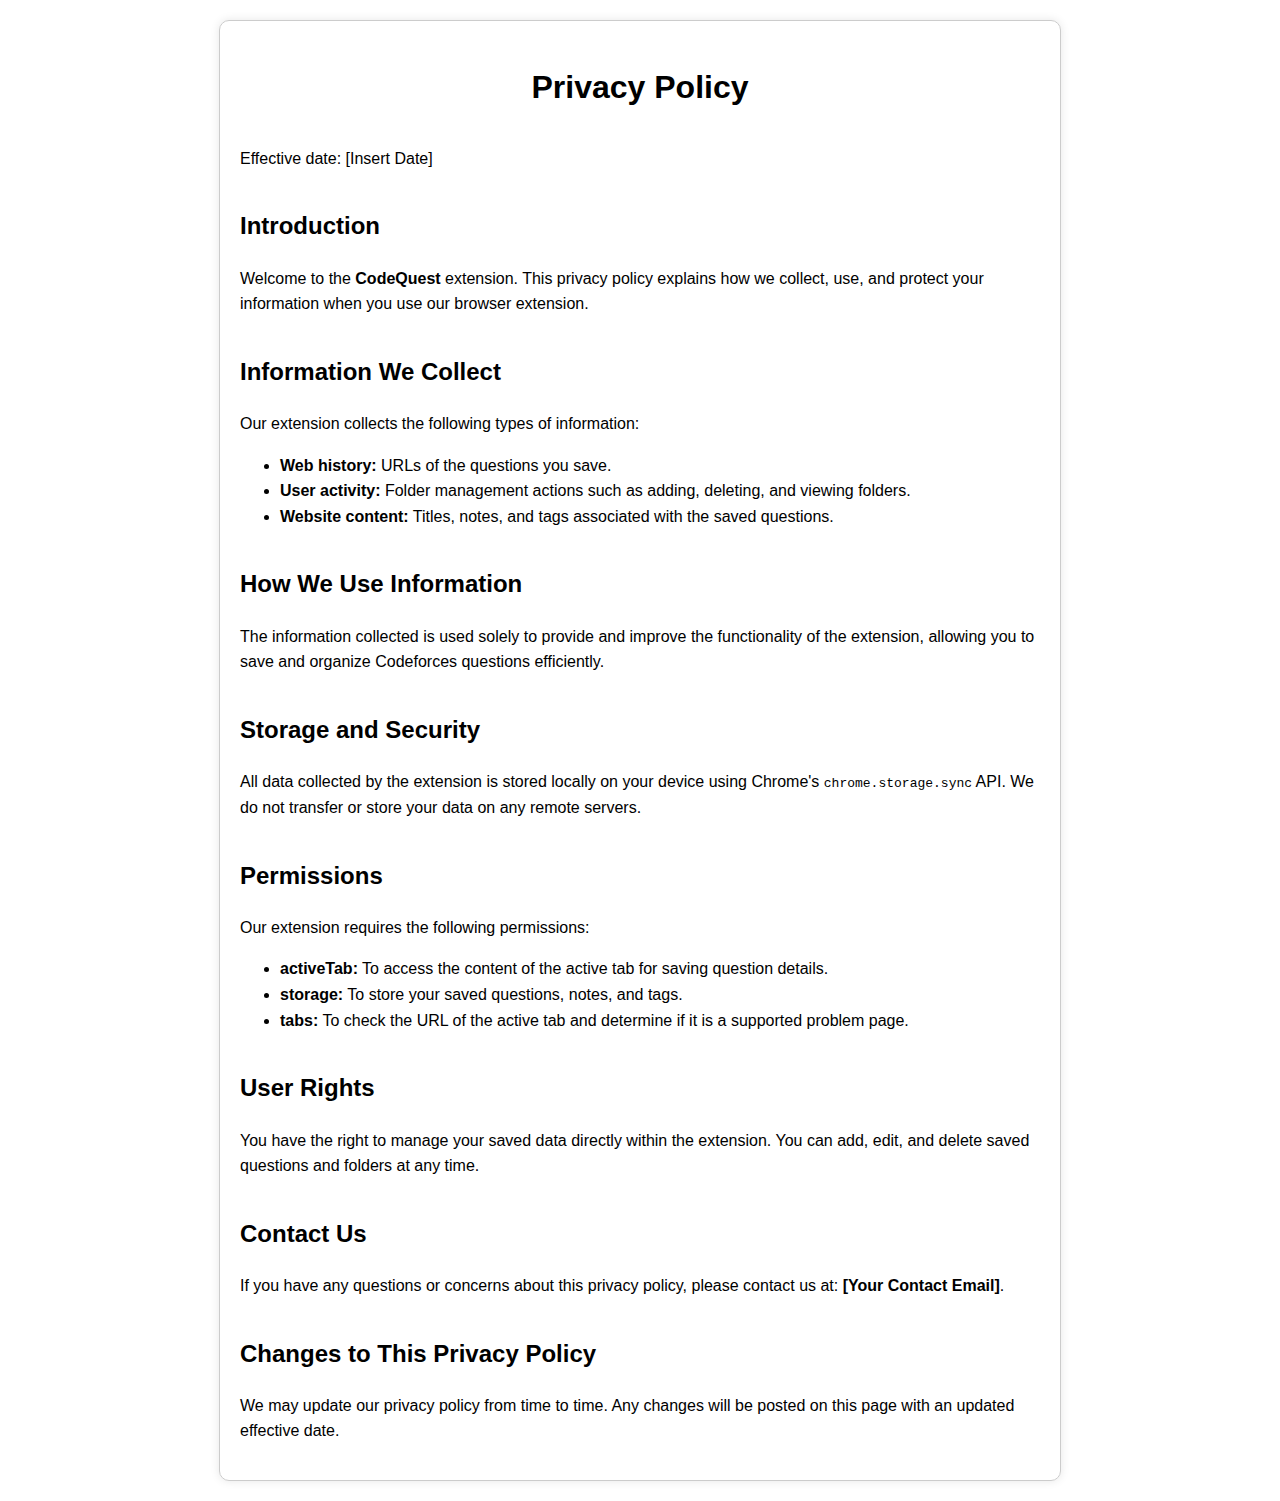
==== docs/index.html @ 005045f8 "Create index.html" ====
<!DOCTYPE html>
<html lang="en">
<head>
    <meta charset="UTF-8">
    <meta name="viewport" content="width=device-width, initial-scale=1.0">
    <title>Privacy Policy - Codeforces Questions Saver</title>
    <style>
        body {
            font-family: Arial, sans-serif;
            line-height: 1.6;
            max-width: 800px;
            margin: 20px auto;
            padding: 20px;
            border: 1px solid #ccc;
            border-radius: 10px;
            box-shadow: 0 0 10px rgba(0, 0, 0, 0.1);
        }
        h1 {
            text-align: center;
            margin-bottom: 1em;
        }
        h2 {
            margin-top: 1.5em;
        }
        p {
            margin: 1em 0;
        }
    </style>
</head>
<body>
    <h1>Privacy Policy</h1>
    <p>Effective date: [Insert Date]</p>
    <h2>Introduction</h2>
    <p>Welcome to the <strong>CodeQuest</strong> extension. This privacy policy explains how we collect, use, and protect your information when you use our browser extension.</p>
    
    <h2>Information We Collect</h2>
    <p>Our extension collects the following types of information:</p>
    <ul>
        <li><strong>Web history:</strong> URLs of the questions you save.</li>
        <li><strong>User activity:</strong> Folder management actions such as adding, deleting, and viewing folders.</li>
        <li><strong>Website content:</strong> Titles, notes, and tags associated with the saved questions.</li>
    </ul>
    
    <h2>How We Use Information</h2>
    <p>The information collected is used solely to provide and improve the functionality of the extension, allowing you to save and organize Codeforces questions efficiently.</p>
    
    <h2>Storage and Security</h2>
    <p>All data collected by the extension is stored locally on your device using Chrome's <code>chrome.storage.sync</code> API. We do not transfer or store your data on any remote servers.</p>
    
    <h2>Permissions</h2>
    <p>Our extension requires the following permissions:</p>
    <ul>
        <li><strong>activeTab:</strong> To access the content of the active tab for saving question details.</li>
        <li><strong>storage:</strong> To store your saved questions, notes, and tags.</li>
        <li><strong>tabs:</strong> To check the URL of the active tab and determine if it is a supported problem page.</li>
    </ul>
    
    <h2>User Rights</h2>
    <p>You have the right to manage your saved data directly within the extension. You can add, edit, and delete saved questions and folders at any time.</p>
    
    <h2>Contact Us</h2>
    <p>If you have any questions or concerns about this privacy policy, please contact us at: <strong>[Your Contact Email]</strong>.</p>
    
    <h2>Changes to This Privacy Policy</h2>
    <p>We may update our privacy policy from time to time. Any changes will be posted on this page with an updated effective date.</p>
</body>
</html>
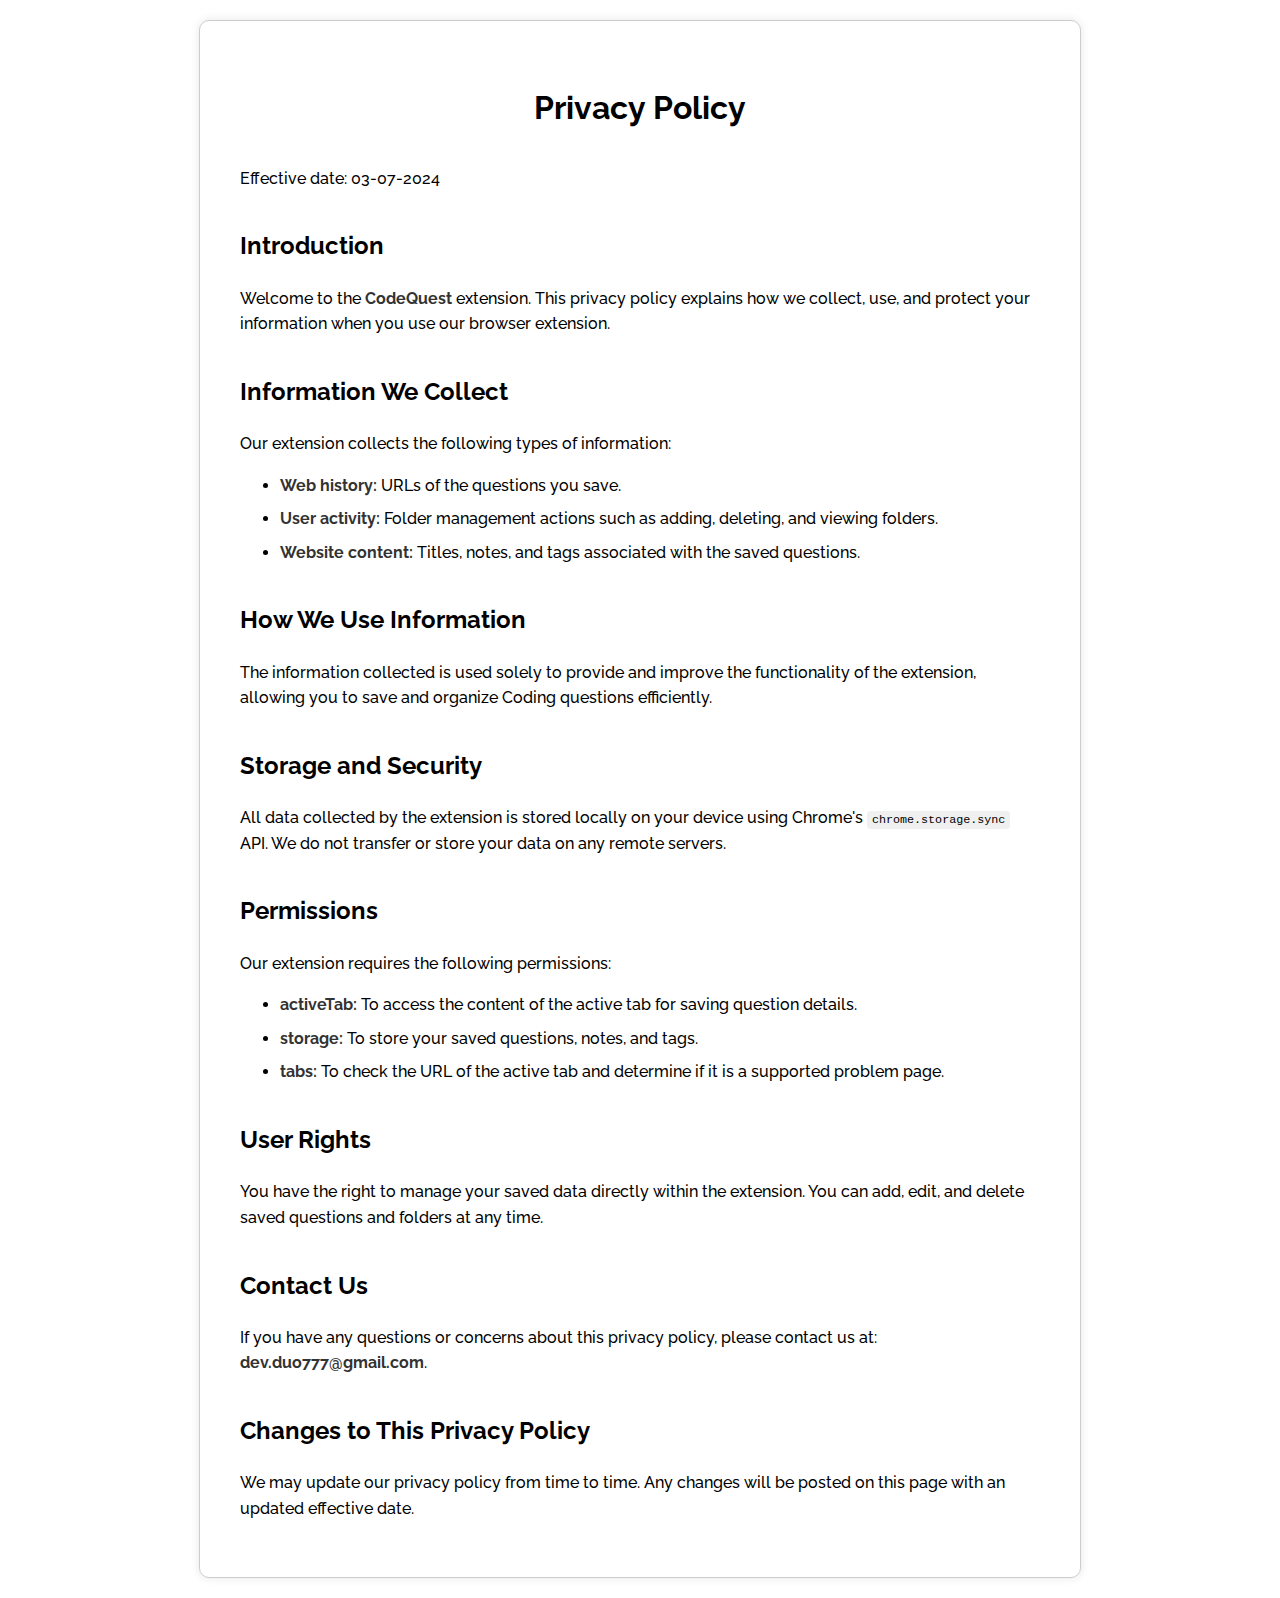
==== commit 7613176e: "Update index.html" ====
--- a/docs/index.html
+++ b/docs/index.html
@@ -1,67 +1,124 @@
 <!DOCTYPE html>
 <html lang="en">
-<head>
-    <meta charset="UTF-8">
-    <meta name="viewport" content="width=device-width, initial-scale=1.0">
-    <title>Privacy Policy - Codeforces Questions Saver</title>
+  <head>
+    <meta charset="UTF-8" />
+    <meta name="viewport" content="width=device-width, initial-scale=1.0" />
+    <title>Privacy Policy - CodeQuest</title>
     <style>
-        body {
-            font-family: Arial, sans-serif;
-            line-height: 1.6;
-            max-width: 800px;
-            margin: 20px auto;
-            padding: 20px;
-            border: 1px solid #ccc;
-            border-radius: 10px;
-            box-shadow: 0 0 10px rgba(0, 0, 0, 0.1);
-        }
-        h1 {
-            text-align: center;
-            margin-bottom: 1em;
-        }
-        h2 {
-            margin-top: 1.5em;
-        }
-        p {
-            margin: 1em 0;
-        }
+      @import url("https://fonts.googleapis.com/css2?family=Raleway:ital,wght@0,100..900;1,100..900&display=swap");
+      body {
+        font-family: "Raleway", sans-serif;
+        font-optical-sizing: auto;
+        font-weight: 500;
+        font-style: normal;
+        /* font-family: Arial, sans-serif; */
+        line-height: 1.6;
+        max-width: 800px;
+        margin: 20px auto;
+        padding: 40px;
+        border: 1px solid #ccc;
+        border-radius: 10px;
+        box-shadow: 0 0 10px rgba(0, 0, 0, 0.1);
+      }
+      h1 {
+        text-align: center;
+        margin-bottom: 1em;
+      }
+      h2 {
+        margin-top: 1.5em;
+      }
+      p {
+        margin: 1em 0;
+      }
+      ul {
+        margin-bottom: 1em;
+      }
+      li {
+        margin-bottom: 0.5em;
+      }
+      code {
+        background-color: #f0f0f0;
+        padding: 2px 5px;
+        border-radius: 4px;
+        font-size: 0.9em;
+      }
+      strong {
+        color: #333;
+      }
     </style>
-</head>
-<body>
+  </head>
+  <body>
     <h1>Privacy Policy</h1>
-    <p>Effective date: [Insert Date]</p>
+    <p>Effective date: 03-07-2024</p>
     <h2>Introduction</h2>
-    <p>Welcome to the <strong>CodeQuest</strong> extension. This privacy policy explains how we collect, use, and protect your information when you use our browser extension.</p>
-    
+    <p>
+      Welcome to the <strong>CodeQuest</strong> extension. This privacy policy
+      explains how we collect, use, and protect your information when you use
+      our browser extension.
+    </p>
+
     <h2>Information We Collect</h2>
     <p>Our extension collects the following types of information:</p>
     <ul>
-        <li><strong>Web history:</strong> URLs of the questions you save.</li>
-        <li><strong>User activity:</strong> Folder management actions such as adding, deleting, and viewing folders.</li>
-        <li><strong>Website content:</strong> Titles, notes, and tags associated with the saved questions.</li>
+      <li><strong>Web history:</strong> URLs of the questions you save.</li>
+      <li>
+        <strong>User activity:</strong> Folder management actions such as
+        adding, deleting, and viewing folders.
+      </li>
+      <li>
+        <strong>Website content:</strong> Titles, notes, and tags associated
+        with the saved questions.
+      </li>
     </ul>
-    
+
     <h2>How We Use Information</h2>
-    <p>The information collected is used solely to provide and improve the functionality of the extension, allowing you to save and organize Codeforces questions efficiently.</p>
-    
+    <p>
+      The information collected is used solely to provide and improve the
+      functionality of the extension, allowing you to save and organize Coding
+      questions efficiently.
+    </p>
+
     <h2>Storage and Security</h2>
-    <p>All data collected by the extension is stored locally on your device using Chrome's <code>chrome.storage.sync</code> API. We do not transfer or store your data on any remote servers.</p>
-    
+    <p>
+      All data collected by the extension is stored locally on your device using
+      Chrome's <code>chrome.storage.sync</code> API. We do not transfer or store
+      your data on any remote servers.
+    </p>
+
     <h2>Permissions</h2>
     <p>Our extension requires the following permissions:</p>
     <ul>
-        <li><strong>activeTab:</strong> To access the content of the active tab for saving question details.</li>
-        <li><strong>storage:</strong> To store your saved questions, notes, and tags.</li>
-        <li><strong>tabs:</strong> To check the URL of the active tab and determine if it is a supported problem page.</li>
+      <li>
+        <strong>activeTab:</strong> To access the content of the active tab for
+        saving question details.
+      </li>
+      <li>
+        <strong>storage:</strong> To store your saved questions, notes, and
+        tags.
+      </li>
+      <li>
+        <strong>tabs:</strong> To check the URL of the active tab and determine
+        if it is a supported problem page.
+      </li>
     </ul>
-    
+
     <h2>User Rights</h2>
-    <p>You have the right to manage your saved data directly within the extension. You can add, edit, and delete saved questions and folders at any time.</p>
-    
+    <p>
+      You have the right to manage your saved data directly within the
+      extension. You can add, edit, and delete saved questions and folders at
+      any time.
+    </p>
+
     <h2>Contact Us</h2>
-    <p>If you have any questions or concerns about this privacy policy, please contact us at: <strong>[Your Contact Email]</strong>.</p>
-    
+    <p>
+      If you have any questions or concerns about this privacy policy, please
+      contact us at: <strong>dev.duo777@gmail.com</strong>.
+    </p>
+
     <h2>Changes to This Privacy Policy</h2>
-    <p>We may update our privacy policy from time to time. Any changes will be posted on this page with an updated effective date.</p>
-</body>
+    <p>
+      We may update our privacy policy from time to time. Any changes will be
+      posted on this page with an updated effective date.
+    </p>
+  </body>
 </html>
